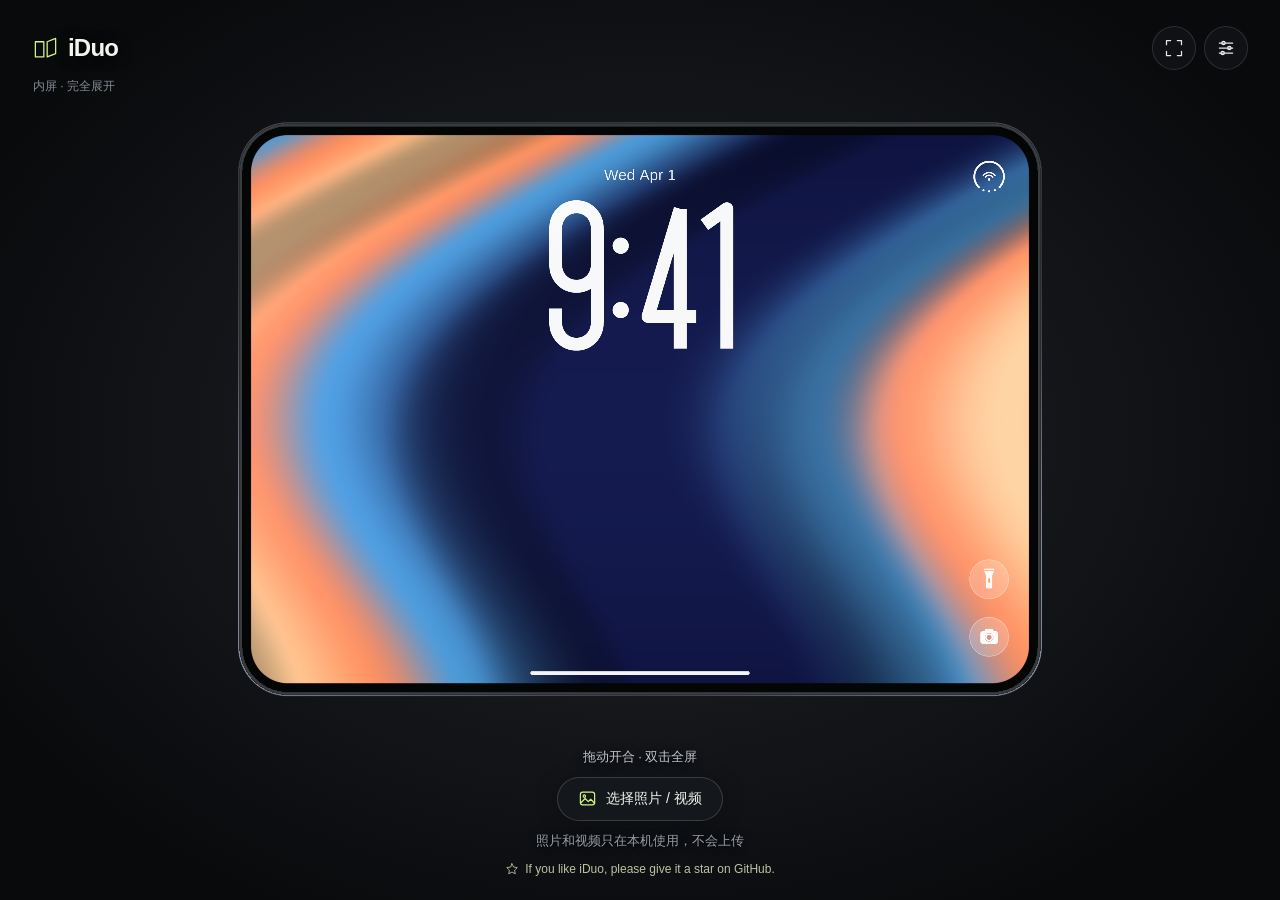
==== index.html @ 32217524 "Publish iDuo folding phone experience with responsive views" ====
<!doctype html>
<html lang="zh-CN">
<head>
<meta charset="utf-8">
<meta name="viewport" content="width=device-width, initial-scale=1, viewport-fit=cover">
<meta name="theme-color" content="#090a0c">
<meta name="description" content="选择照片或视频，拖动体验折叠手机。媒体只在本机使用，不会上传。">
<title>iDuo</title>
<link rel="icon" href="data:image/svg+xml,%3Csvg xmlns='http://www.w3.org/2000/svg' viewBox='0 0 32 32'%3E%3Cpath d='M5 7h9v20H5zM18 7l9-3v20l-9 3z' fill='none' stroke='%23d4f584' stroke-width='2'/%3E%3C/svg%3E">
<link rel="stylesheet" href="style.css">
<script src="renderer.js" defer></script>
  <script src="app.js" defer></script>
</head>
<body>
<main class="viewer" id="viewer" aria-label="折叠手机体验">
<canvas id="screen" tabindex="0" aria-label="折叠手机：左右拖动开合，双击全屏；方向键调整，F 键切换全屏" aria-describedby="gestureHint"></canvas>
<div class="canvas-error" id="canvasError" hidden>无法启动图形加速，请使用支持 WebGL 的浏览器。</div>
<header class="topbar">
<div class="wordmark"><svg viewBox="0 0 32 32" aria-hidden="true"><path d="M4 8h10v18H4zM18 8l10-4v18l-10 4z"/></svg><span>iDuo</span></div>
<div class="top-actions">
<button id="fullscreen" class="icon-button" aria-label="进入全屏" title="全屏 · 双击手机或按 F"><svg viewBox="0 0 24 24" aria-hidden="true"><path d="M8 3H3v5m13-5h5v5M3 16v5h5m13-5v5h-5"/></svg></button>
<button id="openSettings" class="icon-button" aria-label="打开设置" aria-haspopup="dialog" aria-controls="settings"><svg viewBox="0 0 24 24" aria-hidden="true"><path d="M4 6h16M4 12h16M4 18h16"/><circle cx="9" cy="6" r="2"/><circle cx="16" cy="12" r="2"/><circle cx="8" cy="18" r="2"/></svg></button>
</div>
</header>
<div class="view-label" id="viewLabel">内屏 · 完全展开</div>
<p class="rotate-hint">↻ 横屏观看，视野更大</p>
<div class="stage-bottom">
<p id="gestureHint" class="gesture-hint">拖动开合 · 双击全屏</p>
<button class="choose-video" id="chooseVideo" title="选择照片或视频，仅在本机使用"><svg viewBox="0 0 24 24" aria-hidden="true"><rect x="3" y="4" width="18" height="16" rx="3"/><circle cx="8" cy="9" r="1.5"/><path d="m4 17 5-5 4 4 3-3 5 5"/></svg><span>选择照片 / 视频</span></button>
<p class="privacy">照片和视频只在本机使用，不会上传</p>
<a class="repo-link" href="https://github.com/esolk/iphone-duo-fold-experience" target="_blank" rel="noopener noreferrer"><svg viewBox="0 0 24 24" aria-hidden="true"><path d="m12 3 2.8 5.7 6.2.9-4.5 4.4 1.1 6.2-5.6-3-5.6 3 1.1-6.2L3 9.6l6.2-.9z"/></svg><span class="repo-message">If you like iDuo, please give it a star on GitHub.</span><span class="repo-compact">Star on GitHub ↗</span></a>
</div>
<input type="file" id="fileInput" accept="image/*,video/*,.heic,.heif,.mov,.mp4,.m4v,.webm" hidden>
<p id="status" class="status" role="status" aria-live="polite"></p>
<div class="drop-cover" aria-hidden="true">松开，换成你的照片或视频</div>
</main>
<dialog class="controls" id="settings" aria-labelledby="settingsTitle">
<div class="panel-heading"><h1 id="settingsTitle">画面设置</h1><button id="closeSettings" class="icon-button" aria-label="关闭设置">×</button></div>
<div class="media-card"><div class="media-thumb" id="mediaThumb" aria-hidden="true"></div><div class="media-info"><strong id="mediaName">流光 · 内置演示</strong><span id="mediaInfo">动态色彩 / 循环播放</span></div><button class="icon-button" id="resetMedia" aria-label="恢复内置演示" title="恢复内置演示">↺</button></div>
<div class="media-controls"><button id="playVideo" class="small-button" aria-label="暂停画面">Ⅱ <span>暂停</span></button><button id="muteVideo" class="small-button" disabled aria-label="开启视频声音">♪ <span>已静音</span></button></div>
<label class="setting-row">画面适配<select id="fitMode" aria-label="画面适配"><option value="cover">铺满</option><option value="contain">完整</option></select></label>
<div class="divider"></div>
<div class="panel-heading"><h2>开合角度</h2><output id="angleValue" for="angle">180<span>°</span></output></div>
<input type="range" id="angle" min="0" max="180" step="0.1" value="180" aria-label="开合角度">
<div class="presets"><button data-angle="0">闭合</button><button data-angle="90">半折</button><button data-angle="180" class="active">展开</button></div>
<button class="animate-button" id="animateFold" aria-pressed="false"><span aria-hidden="true">▷</span><span id="animateText">播放开合动画</span></button>
<label class="setting-row" for="speed">播放速度<select id="speed"><option value="0.45">慢动作</option><option value="1" selected>正常</option><option value="1.5">快速</option></select></label>
<div class="divider"></div>
<label class="switch-row" for="glassEffect"><span>玻璃过渡</span><input type="checkbox" role="switch" id="glassEffect" checked><span class="switch-track" aria-hidden="true"></span></label>
<p class="panel-note">照片和视频只在本机使用，不会上传。</p>
<a class="reference" href="https://www.apple.com/iphone-duo/" target="_blank" rel="noopener noreferrer">动画参考 ↗</a>
<a class="repo-link panel-repo" href="https://github.com/esolk/iphone-duo-fold-experience" target="_blank" rel="noopener noreferrer">If you like iDuo, please give it a star on GitHub. ↗</a>
</dialog>
</body>
</html>
---- style.css ----
@charset "UTF-8";
:root{color-scheme:dark;--bg:#090a0c;--line:#ffffff20;--muted:#a3a7ae;--text:#f3f4f0;--accent:#d4f584;font-family:-apple-system,BlinkMacSystemFont,"Segoe UI","PingFang SC","Microsoft YaHei",sans-serif}
*{box-sizing:border-box}html,body{margin:0;width:100%;height:100%;overflow:hidden;background:var(--bg);color:var(--text)}button,input,select{font:inherit}button{color:inherit;cursor:pointer}button:disabled{opacity:.35;cursor:default}button,input,select,a{-webkit-tap-highlight-color:transparent;outline-offset:4px}:focus-visible{outline:2px solid var(--accent)}svg{width:22px;height:22px;fill:none;stroke:currentColor;stroke-width:1.5;stroke-linecap:round;stroke-linejoin:round}a{color:inherit}
.viewer{--stage-inline:0px;--stage-top:0px;--stage-bottom:0px;position:fixed;inset:0;width:100%;height:100%;height:100dvh;overflow:hidden;background:radial-gradient(ellipse at 50% 48%,#23262c 0,#14161a 45%,var(--bg) 82%);isolation:isolate}
#screen{position:absolute;top:var(--stage-top);left:var(--stage-inline);width:calc(100% - var(--stage-inline)*2);height:calc(100% - var(--stage-top) - var(--stage-bottom));cursor:ew-resize;touch-action:pinch-zoom}
.topbar{position:absolute;z-index:2;top:max(16px,env(safe-area-inset-top));left:max(22px,env(safe-area-inset-left));right:max(22px,env(safe-area-inset-right));display:flex;justify-content:space-between;align-items:center;pointer-events:none}
.wordmark{display:flex;align-items:center;gap:9px;font-size:24px;font-weight:550;letter-spacing:-.8px;text-shadow:0 1px 14px #000}.wordmark svg{color:var(--accent);width:27px;height:27px}.wordmark small{font-size:14px;font-weight:400;letter-spacing:-.3px;color:var(--muted)}
.top-actions{display:flex;gap:8px;pointer-events:auto}.icon-button{width:44px;height:44px;display:inline-flex;align-items:center;justify-content:center;flex-shrink:0;border:1px solid var(--line);border-radius:50%;background:#131519b8;backdrop-filter:blur(18px);font-size:26px;color:#e5e7eb}.icon-button svg{width:20px;height:20px}
.view-label{position:absolute;top:max(68px,calc(env(safe-area-inset-top) + 52px));left:max(23px,env(safe-area-inset-left));font-size:12px;color:#858b95;pointer-events:none}
.stage-bottom{position:absolute;z-index:2;bottom:max(14px,env(safe-area-inset-bottom));left:12px;right:12px;display:flex;align-items:center;flex-direction:column;gap:9px;pointer-events:none}
.gesture-hint{font-size:13px;color:#c0c5cd;margin:0;text-shadow:0 1px 9px #000}.choose-video{pointer-events:auto;display:flex;align-items:center;justify-content:center;gap:9px;min-height:44px;padding:0 19px;border:1px solid #ffffff29;border-radius:30px;background:#16191ddb;backdrop-filter:blur(20px);box-shadow:0 3px 22px #0004;font-size:14px;font-weight:500}.choose-video svg{width:19px;height:19px;color:var(--accent)}
.privacy{font-size:12px;line-height:1.4;color:#999fa9;margin:0;text-shadow:0 1px 9px #000}.rotate-hint{display:none;position:absolute;top:max(82px,calc(env(safe-area-inset-top) + 63px));left:0;right:0;text-align:center;color:#c0c5cf;font-size:13px;pointer-events:none;margin:0}
.status{position:absolute;z-index:6;left:50%;bottom:max(132px,calc(env(safe-area-inset-bottom) + 110px));transform:translateX(-50%);max-width:min(90vw,520px);width:max-content;margin:0;padding:11px 16px;border:1px solid var(--line);border-radius:12px;background:#20242cf2;color:var(--accent);font-size:14px;line-height:1.5;text-align:center;pointer-events:none}.status:empty{display:none}.status.error{color:#ffb6a8}
.drop-cover{display:none;position:absolute;inset:12px;z-index:8;border:1px dashed var(--accent);border-radius:18px;align-items:center;justify-content:center;background:#13180cf0;color:var(--accent);font-size:21px;text-align:center;pointer-events:none}.drag-over .drop-cover{display:flex}.canvas-error{position:absolute;inset:0;align-content:center;text-align:center;padding:35px;background:#111215}.canvas-error[hidden]{display:none}
.controls{position:fixed;left:auto;right:max(14px,env(safe-area-inset-right));top:max(14px,env(safe-area-inset-top));bottom:auto;margin:0;width:330px;max-width:calc(100vw - 28px);max-height:calc(100dvh - 28px);padding:22px;border:1px solid var(--line);border-radius:22px;background:#191b1ff5;color:var(--text);box-shadow:0 24px 100px #0009;overflow:auto;overscroll-behavior:contain;scrollbar-width:thin;backdrop-filter:blur(28px)}.controls::backdrop{background:#0004;backdrop-filter:blur(3px)}
.panel-heading{display:flex;align-items:center;justify-content:space-between;gap:10px;margin-bottom:16px}.panel-heading h1{font-size:18px;letter-spacing:.3px;margin:0;font-weight:550}.panel-heading h2{font-size:15px;margin:0;font-weight:500}.panel-heading .icon-button{background:transparent;border:0;width:36px;height:36px}.panel-heading output{font-size:25px;font-weight:350;font-variant-numeric:tabular-nums}.panel-heading output span{font-size:17px;color:var(--muted)}
.media-card{display:flex;align-items:center;gap:11px;min-width:0}.media-thumb{width:37px;height:42px;flex-shrink:0;border-radius:7px;background:linear-gradient(130deg,#77a9d1,#161b41 45%,#ecb984)}.media-info{min-width:0;flex:1;display:flex;gap:6px;flex-direction:column}.media-info strong{font-size:14px;font-weight:450;overflow:hidden;text-overflow:ellipsis;white-space:nowrap}.media-info span{font-size:12px;color:var(--muted)}.media-card .icon-button{border:0;background:none}
.media-controls{display:flex;gap:12px;margin-top:17px}.small-button{flex:1;border:1px solid var(--line);border-radius:8px;background:#ffffff05;font-size:14px;min-height:42px}.setting-row{display:flex;justify-content:space-between;align-items:center;gap:12px;font-size:14px;margin-top:18px;color:#c7cbd2}select{border:1px solid var(--line);background:#24272e;color:var(--text);border-radius:7px;padding:8px;font-size:14px;min-height:40px}
.divider{height:1px;background:var(--line);margin:22px 0}input[type=range]{--range:100%;display:block;width:100%;height:30px;margin:0;appearance:none;background:transparent;cursor:pointer;touch-action:none}input[type=range]::-webkit-slider-runnable-track{height:3px;background:linear-gradient(to right,var(--accent) var(--range),#35383f var(--range));border-radius:4px}input[type=range]::-webkit-slider-thumb{appearance:none;width:18px;height:18px;border-radius:50%;background:var(--accent);border:4px solid #191c16;margin-top:-7.5px;box-shadow:0 0 0 1px var(--accent)}input[type=range]::-moz-range-track{height:3px;background:#35383f}input[type=range]::-moz-range-progress{height:3px;background:var(--accent)}input[type=range]::-moz-range-thumb{width:14px;height:14px;border-radius:50%;background:var(--accent);border:3px solid #191c16}
.presets{display:grid;grid-template-columns:repeat(3,1fr);gap:7px;margin-top:8px}.presets button{min-height:40px;border:1px solid var(--line);background:transparent;border-radius:8px;color:#bcc2cb;font-size:14px}.presets button.active{color:var(--accent);border-color:#748443;background:#d4f58409}.animate-button{display:flex;align-items:center;justify-content:center;gap:8px;width:100%;min-height:44px;margin-top:14px;border:1px solid #48523c;border-radius:8px;background:#d4f5840a;font-size:14px}
.switch-row{position:relative;display:flex;align-items:center;justify-content:space-between;gap:10px;font-size:14px;cursor:pointer;min-height:32px}.switch-row input{position:absolute;right:0;opacity:0;width:42px;height:26px}.switch-track{width:38px;height:22px;border-radius:20px;background:#454954}.switch-track:after{content:"";display:block;width:16px;height:16px;border-radius:50%;background:#fff;margin:3px;transition:transform .2s}.switch-row input:checked+.switch-track{background:var(--accent)}.switch-row input:checked+.switch-track:after{transform:translateX(16px);background:#253017}.switch-row input:focus-visible+.switch-track{outline:2px solid var(--accent);outline-offset:4px}
.panel-note{font-size:12px;line-height:1.6;color:var(--muted);margin:22px 0 12px}.reference{display:inline-block;font-size:12px;text-decoration:none;color:#949ba6}
.immersive .wordmark,.immersive .view-label,.immersive .gesture-hint,.immersive .rotate-hint,.immersive .privacy{visibility:hidden}.immersive .top-actions{opacity:.65}.immersive .top-actions:hover,.immersive .top-actions:focus-within{opacity:1}
@media(orientation:portrait) and (max-width:1000px){.rotate-hint{display:block}.view-label{display:none}.wordmark small{display:none}.topbar{left:max(14px,env(safe-area-inset-left));right:max(14px,env(safe-area-inset-right))}}
@media(max-height:520px) and (orientation:landscape){.topbar{top:max(8px,env(safe-area-inset-top));left:max(14px,env(safe-area-inset-left));right:max(14px,env(safe-area-inset-right))}.wordmark small,.view-label{display:none}.wordmark{font-size:20px}.wordmark svg{width:23px;height:23px}.stage-bottom{bottom:max(7px,env(safe-area-inset-bottom));gap:3px}.gesture-hint,.privacy{font-size:12px}.choose-video{min-height:40px;padding:0 16px;font-size:13px}.controls{top:max(8px,env(safe-area-inset-top));max-height:calc(100dvh - 16px)}}
@media(max-height:520px) and (orientation:landscape){.stage-bottom{left:max(10px,env(safe-area-inset-left));right:auto;width:84px;gap:12px;bottom:max(15px,env(safe-area-inset-bottom));text-align:center}.gesture-hint,.privacy{line-height:1.65}.choose-video{width:44px;height:44px;padding:0}.choose-video span{position:absolute;width:1px;height:1px;overflow:hidden;clip-path:inset(50%);white-space:nowrap}}
.repo-link{display:flex;align-items:center;justify-content:center;gap:6px;font-size:12px;line-height:1.5;color:#b9c3a3;text-decoration:none;pointer-events:auto}.repo-link:hover{color:var(--accent)}.repo-link svg{width:14px;height:14px;flex-shrink:0}.repo-compact{display:none}.panel-repo{justify-content:flex-start;margin-top:18px}.immersive .stage-bottom>.repo-link{visibility:hidden}
@media(max-height:520px) and (orientation:landscape){.stage-bottom .repo-message{display:none}.stage-bottom .repo-compact{display:inline}.stage-bottom .repo-link{gap:4px}.stage-bottom .repo-link svg{display:none}}
@media(max-width:380px){.repo-message{max-width:280px;text-align:center}}
@media(prefers-reduced-motion:reduce){*,*:before,*:after{transition:none!important}}
/* Mouse/trackpad desktops get a framed stage. Touch devices retain the
   edge-to-edge mobile layout, even when a phone is rotated into landscape. */
@media(hover:hover) and (pointer:fine) and (min-width:760px){
  .viewer{--stage-inline:clamp(28px,5vw,100px);--stage-top:max(88px,12vh);--stage-bottom:max(150px,20vh)}
  .topbar{top:26px;left:32px;right:32px}.wordmark small{display:inline}.view-label{display:block;top:78px;left:33px}.rotate-hint{display:none}
  .stage-bottom{bottom:22px;left:12px;right:12px;width:auto;gap:10px}.gesture-hint,.privacy{font-size:13px;line-height:1.5}
  .choose-video{width:auto;height:auto;min-height:44px;padding:0 20px;font-size:14px}.choose-video span{position:static;width:auto;height:auto;clip-path:none;white-space:normal;overflow:visible}
  .stage-bottom .repo-message{display:inline}.stage-bottom .repo-compact{display:none}.stage-bottom .repo-link svg{display:block}
  .immersive .viewer{--stage-inline:0px;--stage-top:0px;--stage-bottom:0px}
}
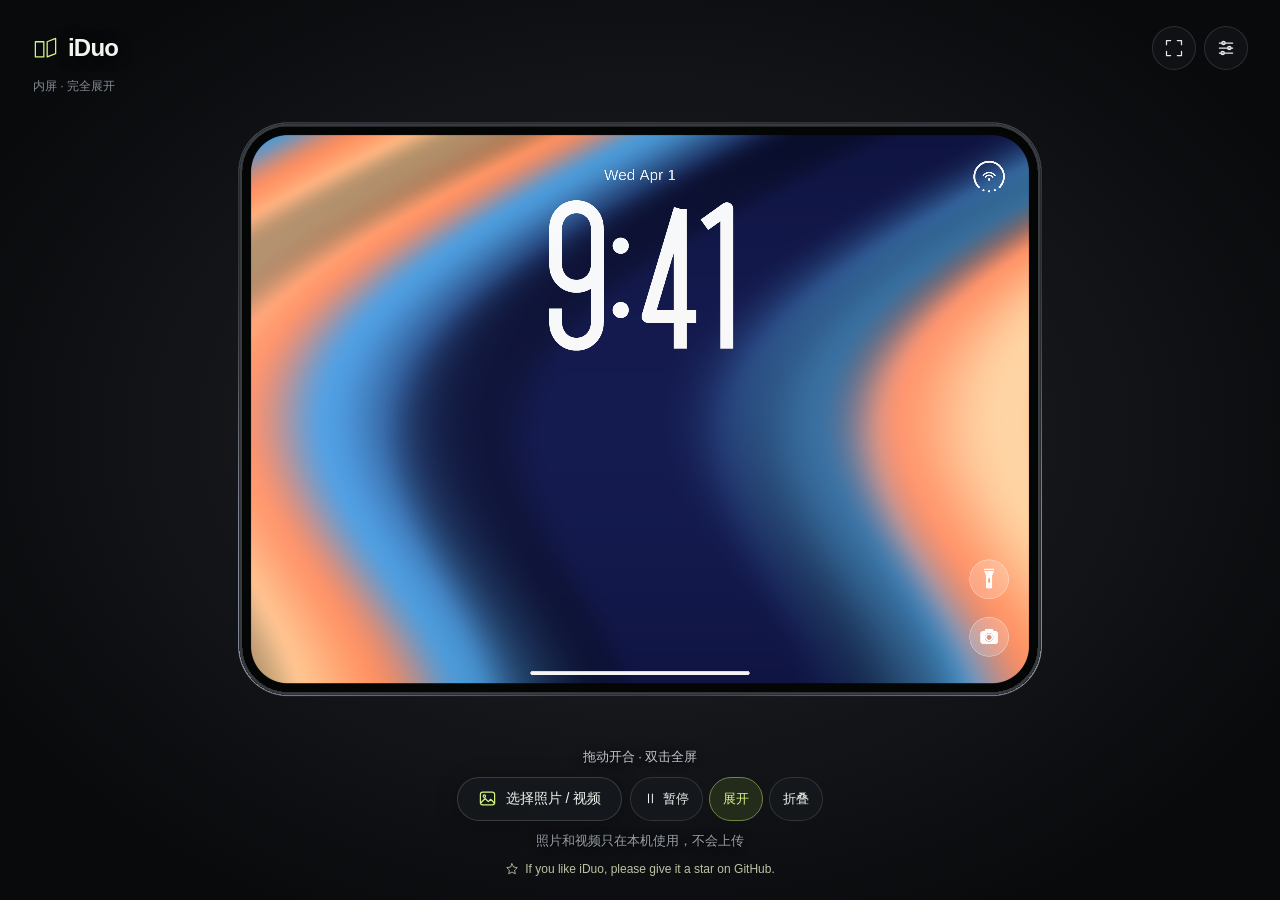
==== commit 1cc331f2: "Improve inline video playback and add quick fold controls" ====
--- a/index.html
+++ b/index.html
@@ -26,7 +26,14 @@
 <p class="rotate-hint">↻ 横屏观看，视野更大</p>
 <div class="stage-bottom">
 <p id="gestureHint" class="gesture-hint">拖动开合 · 双击全屏</p>
-<button class="choose-video" id="chooseVideo" title="选择照片或视频，仅在本机使用"><svg viewBox="0 0 24 24" aria-hidden="true"><rect x="3" y="4" width="18" height="16" rx="3"/><circle cx="8" cy="9" r="1.5"/><path d="m4 17 5-5 4 4 3-3 5 5"/></svg><span>选择照片 / 视频</span></button>
+<div class="action-dock" role="group" aria-label="手机快捷操作">
+<button class="choose-video" id="chooseVideo" aria-label="选择照片 / 视频" title="选择照片或视频，仅在本机使用"><svg viewBox="0 0 24 24" aria-hidden="true"><rect x="3" y="4" width="18" height="16" rx="3"/><circle cx="8" cy="9" r="1.5"/><path d="m4 17 5-5 4 4 3-3 5 5"/></svg><span class="album-full">选择照片 / 视频</span><span class="album-short" aria-hidden="true">相册</span></button>
+<div class="quick-controls">
+<button class="quick-button" id="quickPlayback" aria-label="暂停画面"><span aria-hidden="true">Ⅱ</span><span>暂停</span></button>
+<button class="quick-button active" data-angle="180" aria-pressed="true">展开</button>
+<button class="quick-button" data-angle="0" aria-pressed="false">折叠</button>
+</div>
+</div>
 <p class="privacy">照片和视频只在本机使用，不会上传</p>
 <a class="repo-link" href="https://github.com/esolk/iphone-duo-fold-experience" target="_blank" rel="noopener noreferrer"><svg viewBox="0 0 24 24" aria-hidden="true"><path d="m12 3 2.8 5.7 6.2.9-4.5 4.4 1.1 6.2-5.6-3-5.6 3 1.1-6.2L3 9.6l6.2-.9z"/></svg><span class="repo-message">If you like iDuo, please give it a star on GitHub.</span><span class="repo-compact">Star on GitHub ↗</span></a>
 </div>
--- a/style.css
+++ b/style.css
@@ -3,6 +3,8 @@
 *{box-sizing:border-box}html,body{margin:0;width:100%;height:100%;overflow:hidden;background:var(--bg);color:var(--text)}button,input,select{font:inherit}button{color:inherit;cursor:pointer}button:disabled{opacity:.35;cursor:default}button,input,select,a{-webkit-tap-highlight-color:transparent;outline-offset:4px}:focus-visible{outline:2px solid var(--accent)}svg{width:22px;height:22px;fill:none;stroke:currentColor;stroke-width:1.5;stroke-linecap:round;stroke-linejoin:round}a{color:inherit}
 .viewer{--stage-inline:0px;--stage-top:0px;--stage-bottom:0px;position:fixed;inset:0;width:100%;height:100%;height:100dvh;overflow:hidden;background:radial-gradient(ellipse at 50% 48%,#23262c 0,#14161a 45%,var(--bg) 82%);isolation:isolate}
 #screen{position:absolute;top:var(--stage-top);left:var(--stage-inline);width:calc(100% - var(--stage-inline)*2);height:calc(100% - var(--stage-top) - var(--stage-bottom));cursor:ew-resize;touch-action:pinch-zoom}
+.source-video{position:absolute;left:50%;top:50%;width:1px;height:1px;opacity:.01;pointer-events:none;z-index:-1}
+.action-dock,.quick-controls{display:flex;align-items:center;justify-content:center;gap:8px}.quick-controls{gap:6px}.quick-button{pointer-events:auto;display:inline-flex;align-items:center;justify-content:center;gap:6px;min-height:44px;min-width:54px;padding:0 13px;border:1px solid var(--line);border-radius:24px;background:#16191ddb;backdrop-filter:blur(20px);font-size:13px;white-space:nowrap}.quick-button.active{color:var(--accent);border-color:#748443;background:#26301ce8}.choose-video .album-short{display:none}
 .topbar{position:absolute;z-index:2;top:max(16px,env(safe-area-inset-top));left:max(22px,env(safe-area-inset-left));right:max(22px,env(safe-area-inset-right));display:flex;justify-content:space-between;align-items:center;pointer-events:none}
 .wordmark{display:flex;align-items:center;gap:9px;font-size:24px;font-weight:550;letter-spacing:-.8px;text-shadow:0 1px 14px #000}.wordmark svg{color:var(--accent);width:27px;height:27px}.wordmark small{font-size:14px;font-weight:400;letter-spacing:-.3px;color:var(--muted)}
 .top-actions{display:flex;gap:8px;pointer-events:auto}.icon-button{width:44px;height:44px;display:inline-flex;align-items:center;justify-content:center;flex-shrink:0;border:1px solid var(--line);border-radius:50%;background:#131519b8;backdrop-filter:blur(18px);font-size:26px;color:#e5e7eb}.icon-button svg{width:20px;height:20px}
@@ -27,6 +29,8 @@
 .repo-link{display:flex;align-items:center;justify-content:center;gap:6px;font-size:12px;line-height:1.5;color:#b9c3a3;text-decoration:none;pointer-events:auto}.repo-link:hover{color:var(--accent)}.repo-link svg{width:14px;height:14px;flex-shrink:0}.repo-compact{display:none}.panel-repo{justify-content:flex-start;margin-top:18px}.immersive .stage-bottom>.repo-link{visibility:hidden}
 @media(max-height:520px) and (orientation:landscape){.stage-bottom .repo-message{display:none}.stage-bottom .repo-compact{display:inline}.stage-bottom .repo-link{gap:4px}.stage-bottom .repo-link svg{display:none}}
 @media(max-width:380px){.repo-message{max-width:280px;text-align:center}}
+@media(max-width:600px){.choose-video{padding:0 13px}.choose-video .album-full{display:none}.choose-video .album-short{display:inline}.quick-button{padding:0 11px;min-width:50px}}
+@media(max-height:520px) and (orientation:landscape){.action-dock{flex-direction:column}.quick-controls{position:fixed;right:max(14px,env(safe-area-inset-right));bottom:max(15px,env(safe-area-inset-bottom));flex-direction:column;gap:8px}.quick-button{width:72px}.choose-video .album-short{display:none}}
 @media(prefers-reduced-motion:reduce){*,*:before,*:after{transition:none!important}}
 /* Mouse/trackpad desktops get a framed stage. Touch devices retain the
    edge-to-edge mobile layout, even when a phone is rotated into landscape. */
@@ -36,5 +40,6 @@
   .stage-bottom{bottom:22px;left:12px;right:12px;width:auto;gap:10px}.gesture-hint,.privacy{font-size:13px;line-height:1.5}
   .choose-video{width:auto;height:auto;min-height:44px;padding:0 20px;font-size:14px}.choose-video span{position:static;width:auto;height:auto;clip-path:none;white-space:normal;overflow:visible}
   .stage-bottom .repo-message{display:inline}.stage-bottom .repo-compact{display:none}.stage-bottom .repo-link svg{display:block}
+  .action-dock,.quick-controls{flex-direction:row}.quick-controls{position:static}.quick-button{width:auto}
   .immersive .viewer{--stage-inline:0px;--stage-top:0px;--stage-bottom:0px}
 }
